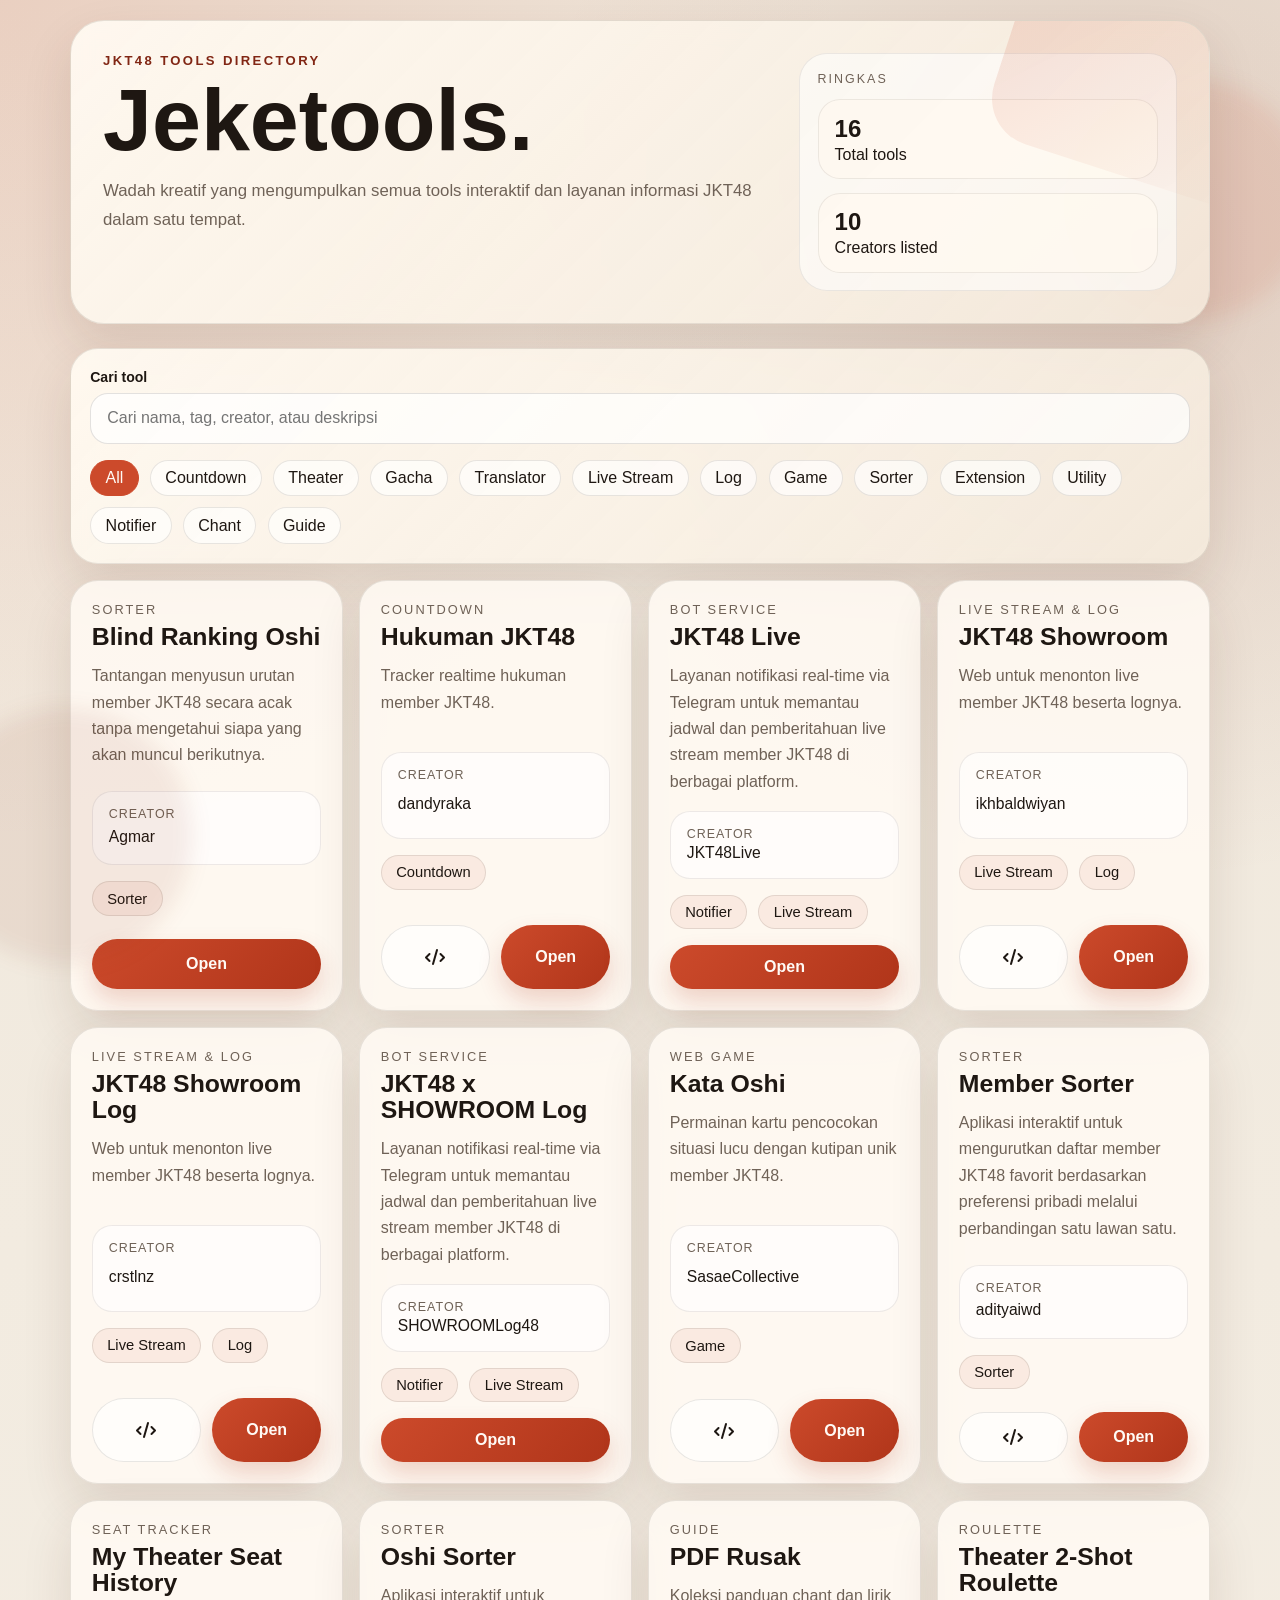
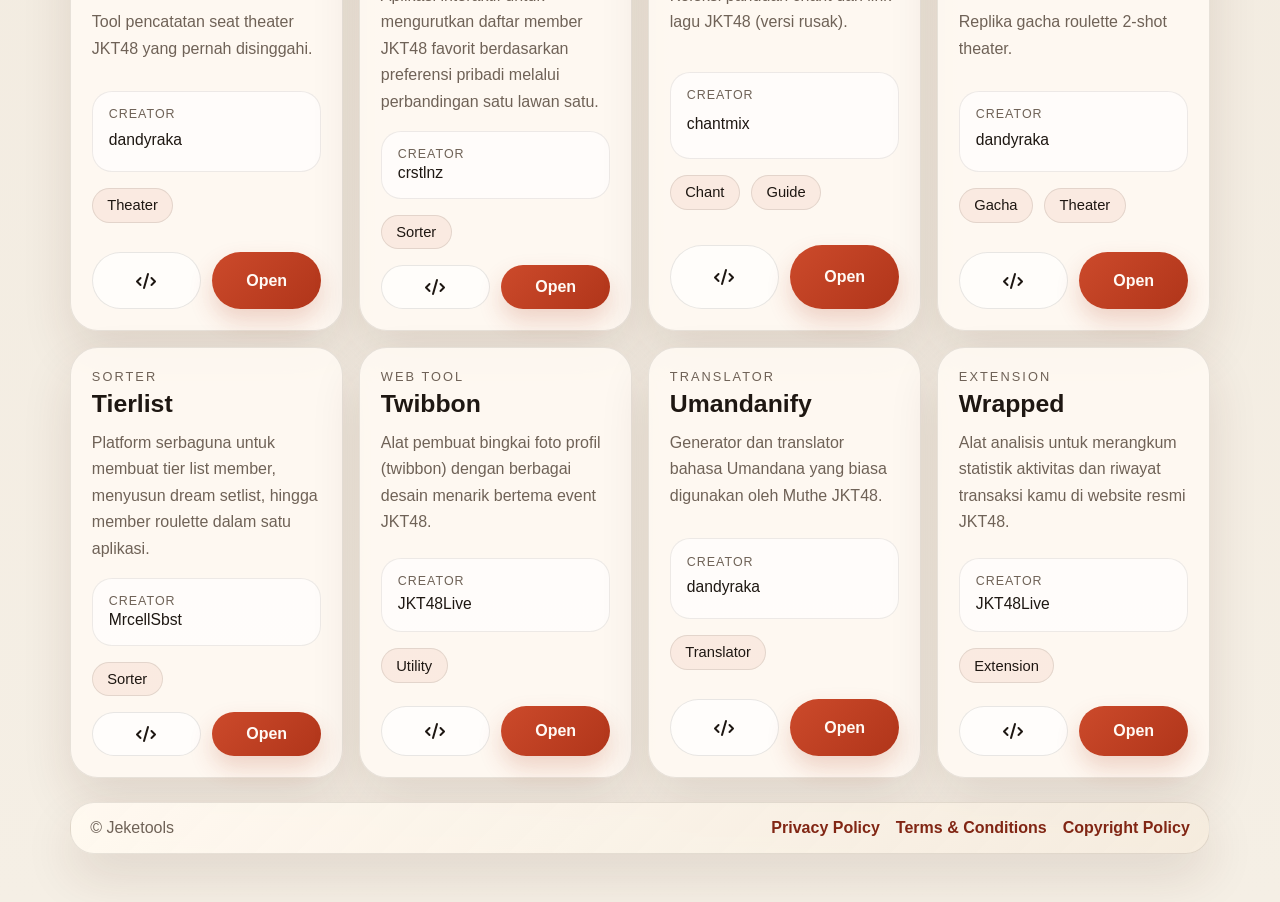
==== index.html @ 26f59a8a "first commit" ====
<!DOCTYPE html>
<html lang="id">
<head>
  <meta charset="UTF-8">
  <meta name="viewport" content="width=device-width, initial-scale=1.0">
  <title>Jeketools - JKT48 Tools Directory</title>
  <meta name="description" content="Direktori tools JKT48.">
  <meta name="keywords" content="JKT48, JKT48 tools, Jeketools, fandom tools, showroom, sorter, twibbon, roulette">
  <meta name="author" content="Jeketools">
  <meta name="robots" content="index, follow">
  <meta name="referrer" content="strict-origin-when-cross-origin">
  <meta name="theme-color" content="#cc4a2b">
  <meta name="application-name" content="Jeketools">
  <meta name="apple-mobile-web-app-title" content="Jeketools">
  <meta name="apple-mobile-web-app-capable" content="yes">
  <meta name="format-detection" content="telephone=no">

  <meta property="og:locale" content="id_ID">
  <meta property="og:type" content="website">
  <meta property="og:title" content="Jeketools - JKT48 Tools Directory">
  <meta property="og:description" content="Direktori tools JKT48.">
  <meta property="og:site_name" content="Jeketools">
  <meta property="og:image" content="./assets/images/jeketools_meta.png">
  <meta property="og:image:alt" content="Jeketools preview image">

  <meta name="twitter:card" content="summary_large_image">
  <meta name="twitter:title" content="Jeketools - JKT48 Tools Directory">
  <meta name="twitter:description" content="Direktori tools JKT48.">
  <meta name="twitter:image" content="./assets/images/jeketools_meta.png">
  <meta name="twitter:image:alt" content="Jeketools preview image">

  <link rel="icon" type="image/png" href="./assets/images/jeketools_logo.png">
  <link rel="apple-touch-icon" href="./assets/images/jeketools_logo.png">
  <link rel="stylesheet" href="https://cdnjs.cloudflare.com/ajax/libs/font-awesome/6.5.1/css/all.min.css" crossorigin="anonymous" referrerpolicy="no-referrer" />
  <link rel="stylesheet" href="./assets/css/styles.css">
</head>
<body>
  <div class="site-shell">
    <header class="hero">
      <div class="hero-copyblock">
        <p class="eyebrow">JKT48 Tools Directory</p>
        <h1>Jeketools.</h1>
        <p class="hero-copy">
          Wadah kreatif yang mengumpulkan semua tools interaktif dan layanan informasi JKT48 dalam satu tempat.
        </p>
      </div>
      <div class="hero-panel">
        <p class="hero-panel-label">Ringkas</p>
        <div class="hero-stats">
          <div class="stat">
            <strong id="tool-count">0</strong>
            <span>Total tools</span>
          </div>
          <div class="stat">
            <strong id="creator-count">0</strong>
            <span>Creators listed</span>
          </div>
        </div>
      </div>
    </header>

    <main>
      <section class="controls" aria-label="Filter tools">
        <label class="search-field">
          <span class="search-label">Cari tool</span>
          <input id="search-input" type="search" placeholder="Cari nama, tag, creator, atau deskripsi">
        </label>
        <div id="filter-bar" class="filter-bar"></div>
      </section>

      <section class="grid-section">
        <div id="tools-grid" class="tools-grid" aria-live="polite"></div>
        <div id="empty-state" class="empty-state" hidden>
          <h2>Tidak ada hasil.</h2>
          <p>Coba ganti kata kunci atau pilih filter lain.</p>
        </div>
      </section>
    </main>

    <footer class="site-footer">
      <p>&copy; Jeketools</p>
      <div class="footer-links">
        <a href="./privacy-policy.html">Privacy Policy</a>
        <a href="./terms-and-conditions.html">Terms &amp; Conditions</a>
        <a href="./copyright-policy.html">Copyright Policy</a>
      </div>
    </footer>
  </div>

  <template id="tool-card-template">
    <article class="tool-card">
      <div class="tool-card-top">
        <p class="tool-type"></p>
        <h2 class="tool-name"></h2>
        <p class="tool-desc"></p>
      </div>
      <dl class="tool-details">
        <div>
          <dt>Creator</dt>
          <dd class="tool-creator"></dd>
        </div>
      </dl>
      <div class="tool-card-meta">
        <div class="tool-tags"></div>
      </div>
      <div class="tool-actions">
        <a class="tool-source" target="_blank" rel="noreferrer"><i class="fa-solid fa-code"></i></a>
        <a class="tool-link">Open</a>
      </div>
    </article>
  </template>

  <script src="./assets/js/app.js" defer></script>
</body>
</html>
---- assets/css/styles.css ----
@font-face {
  font-family: "Uncut Sans";
  src: url("../jkt48showroom/Fonts/UncutSans-Regular.otf") format("opentype");
  font-weight: 400;
}

@font-face {
  font-family: "Uncut Sans";
  src: url("../jkt48showroom/Fonts/UncutSans-Bold.otf") format("opentype");
  font-weight: 700;
}

:root {
  --bg: #f5efe5;
  --bg-strong: #f9f4ec;
  --panel: rgba(255, 250, 243, 0.88);
  --panel-strong: #fff9f0;
  --ink: #1e1712;
  --muted: #6f6257;
  --accent: #cc4a2b;
  --accent-dark: #812614;
  --line: rgba(30, 23, 18, 0.1);
  --shadow: 0 22px 50px rgba(74, 35, 18, 0.12);
}

* {
  box-sizing: border-box;
}

html {
  scroll-behavior: smooth;
}

body {
  margin: 0;
  min-height: 100vh;
  font-family: "Uncut Sans", "Trebuchet MS", sans-serif;
  color: var(--ink);
  background:
    radial-gradient(circle at top left, rgba(204, 74, 43, 0.15), transparent 30%),
    radial-gradient(circle at 90% 10%, rgba(129, 38, 20, 0.14), transparent 25%),
    linear-gradient(180deg, #efe7db 0%, var(--bg) 100%);
}

body::before,
body::after {
  content: "";
  position: fixed;
  inset: auto;
  pointer-events: none;
  border-radius: 999px;
  filter: blur(10px);
}

body::before {
  width: 15rem;
  height: 15rem;
  right: -2rem;
  top: 5rem;
  background: rgba(204, 74, 43, 0.1);
}

body::after {
  width: 16rem;
  height: 16rem;
  left: -4rem;
  bottom: -4rem;
  background: rgba(129, 38, 20, 0.08);
}

.site-shell {
  width: min(1140px, calc(100% - 2rem));
  margin: 0 auto;
  padding: 1.25rem 0 3rem;
}

.hero,
.controls,
.site-footer {
  border: 1px solid var(--line);
  box-shadow: var(--shadow);
  background: linear-gradient(135deg, rgba(255, 249, 240, 0.96), rgba(245, 235, 221, 0.85));
  backdrop-filter: blur(10px);
}

.hero {
  display: grid;
  gap: 1.5rem;
  grid-template-columns: minmax(0, 1.6fr) minmax(280px, 0.9fr);
  padding: 2rem;
  border-radius: 34px;
  position: relative;
  overflow: hidden;
}

.hero::after {
  content: "";
  position: absolute;
  width: 18rem;
  height: 18rem;
  right: -6rem;
  top: -8rem;
  border-radius: 3rem;
  background: linear-gradient(135deg, rgba(204, 74, 43, 0.2), rgba(204, 74, 43, 0));
  transform: rotate(18deg);
}

.eyebrow {
  margin: 0 0 0.75rem;
  color: var(--accent-dark);
  font-size: 0.82rem;
  font-weight: 700;
  letter-spacing: 0.18em;
  text-transform: uppercase;
}

.hero h1 {
  margin: 0;
  max-width: 11ch;
  font-size: clamp(2.8rem, 7vw, 5.5rem);
  line-height: 0.92;
}

.hero-copy {
  max-width: 42rem;
  margin: 1rem 0 0;
  color: var(--muted);
  font-size: 1.05rem;
  line-height: 1.7;
}

.hero-panel {
  align-self: end;
  padding: 1.1rem;
  border-radius: 28px;
  background: rgba(255, 255, 255, 0.56);
  border: 1px solid rgba(30, 23, 18, 0.08);
}

.hero-panel-label,
.result-copy,
.tool-type,
.tool-copyright,
.tool-details dt {
  margin: 0;
  color: var(--muted);
}

.hero-panel-label {
  text-transform: uppercase;
  letter-spacing: 0.16em;
  font-size: 0.78rem;
}

.hero-stats {
  display: grid;
  gap: 0.85rem;
  margin-top: 0.85rem;
}

.stat {
  display: grid;
  gap: 0.2rem;
  padding: 0.9rem 1rem;
  background: rgba(255, 249, 240, 0.78);
  border: 1px solid rgba(30, 23, 18, 0.08);
  border-radius: 22px;
}

.stat strong {
  font-size: 1.5rem;
}

.controls {
  display: grid;
  gap: 1rem;
  margin-top: 1.5rem;
  padding: 1.2rem;
  border-radius: 28px;
}

.search-field {
  display: grid;
  gap: 0.55rem;
}

.search-label {
  font-size: 0.88rem;
  font-weight: 700;
}

.search-field input {
  width: 100%;
  border: 1px solid rgba(30, 23, 18, 0.12);
  border-radius: 18px;
  padding: 0.95rem 1rem;
  font: inherit;
  color: var(--ink);
  background: rgba(255, 255, 255, 0.72);
}

.search-field input:focus {
  outline: 2px solid rgba(204, 74, 43, 0.24);
  border-color: rgba(204, 74, 43, 0.32);
}

.filter-bar,
.tool-tags {
  display: flex;
  flex-wrap: wrap;
  gap: 0.7rem;
}

.tool-actions {
  display: grid;
  grid-template-columns: 1fr 1fr;
  gap: 0.7rem;
  align-items: stretch;
}

.filter-chip,
.tool-tag {
  display: inline-flex;
  align-items: center;
  justify-content: center;
  border-radius: 999px;
  border: 1px solid var(--line);
  background: rgba(255, 255, 255, 0.65);
  padding: 0.52rem 0.9rem;
  font-size: 0.92rem;
}

.filter-chip {
  cursor: pointer;
  font: inherit;
  color: inherit;
  transition: transform 180ms ease, border-color 180ms ease, background-color 180ms ease;
}

.filter-chip:hover,
.filter-chip:focus-visible,
.tool-link:hover,
.tool-link:focus-visible,
.tool-source:hover,
.tool-source:focus-visible {
  transform: translateY(-1px);
}

.filter-chip.is-active {
  background: var(--accent);
  color: #fffaf5;
  border-color: var(--accent);
}

.list-meta {
  margin-top: 1rem;
  padding: 0 0.2rem;
}

.result-copy {
  font-size: 0.95rem;
}

.grid-section {
  margin-top: 1rem;
}

.tools-grid {
  display: grid;
  gap: 1rem;
  grid-template-columns: repeat(auto-fit, minmax(260px, 1fr));
}

.tool-card,
.empty-state {
  border-radius: 28px;
  border: 1px solid var(--line);
  background: var(--panel);
  box-shadow: var(--shadow);
}

.tool-card {
  display: grid;
  gap: 1rem;
  padding: 1.3rem;
  min-height: 100%;
  opacity: 1;
  transform: none;
  animation: rise-in 480ms ease both;
}

.tool-type {
  font-size: 0.8rem;
  letter-spacing: 0.16em;
  text-transform: uppercase;
}

.tool-name {
  margin: 0.45rem 0 0;
  font-size: 1.55rem;
  line-height: 1.05;
}

.tool-desc {
  margin: 0.8rem 0 0;
  color: var(--muted);
  line-height: 1.65;
}

.tool-details {
  display: grid;
  gap: 0.85rem;
  margin: 0;
  padding: 0.95rem 1rem;
  background: rgba(255, 255, 255, 0.56);
  border: 1px solid rgba(30, 23, 18, 0.08);
  border-radius: 20px;
}

.tool-details div {
  display: grid;
  gap: 0.2rem;
}

.tool-details dt {
  font-size: 0.78rem;
  letter-spacing: 0.08em;
  text-transform: uppercase;
}

.tool-details dd {
  margin: 0;
  font-size: 0.98rem;
}

.tool-tag {
  background: rgba(204, 74, 43, 0.08);
}

.tool-actions a {
  display: inline-flex;
  align-items: center;
  justify-content: center;
  width: 100%;
  text-decoration: none;
  font-weight: 700;
  border-radius: 999px;
  padding: 0.82rem 1.05rem;
  transition: transform 180ms ease, box-shadow 180ms ease;
}

.tool-link {
  color: #fffaf5;
  background: linear-gradient(135deg, var(--accent), #b0351a);
  box-shadow: 0 12px 24px rgba(176, 53, 26, 0.2);
}

.tool-source {
  color: var(--ink);
  border: 1px solid rgba(30, 23, 18, 0.1);
  background: rgba(255, 255, 255, 0.72);
}

.empty-state {
  padding: 2rem;
  text-align: center;
}

.empty-state h2 {
  margin: 0;
}

.empty-state p {
  margin: 0.65rem 0 0;
  color: var(--muted);
}

.site-footer {
  display: flex;
  justify-content: space-between;
  align-items: center;
  gap: 1rem;
  flex-wrap: wrap;
  margin-top: 1.5rem;
  padding: 1rem 1.2rem;
  border-radius: 24px;
}

.site-footer p {
  margin: 0;
  color: var(--muted);
}

.footer-links {
  display: flex;
  flex-wrap: wrap;
  gap: 1rem;
}

.footer-links a {
  color: var(--accent-dark);
  text-decoration: none;
  font-weight: 700;
}

@keyframes rise-in {
  from {
    opacity: 0;
    transform: translateY(16px);
  }
  to {
    opacity: 1;
    transform: translateY(0);
  }
}

@media (max-width: 760px) {
  .site-shell {
    width: min(100% - 1rem, 1140px);
  }

  .hero {
    grid-template-columns: 1fr;
    padding: 1.4rem;
    border-radius: 26px;
  }

  .hero h1 {
    max-width: 100%;
  }

  .tool-actions {
    grid-template-columns: 1fr;
  }

  .controls,
  .site-footer {
    border-radius: 22px;
  }

  .tool-card,
  .empty-state {
    border-radius: 24px;
  }
}
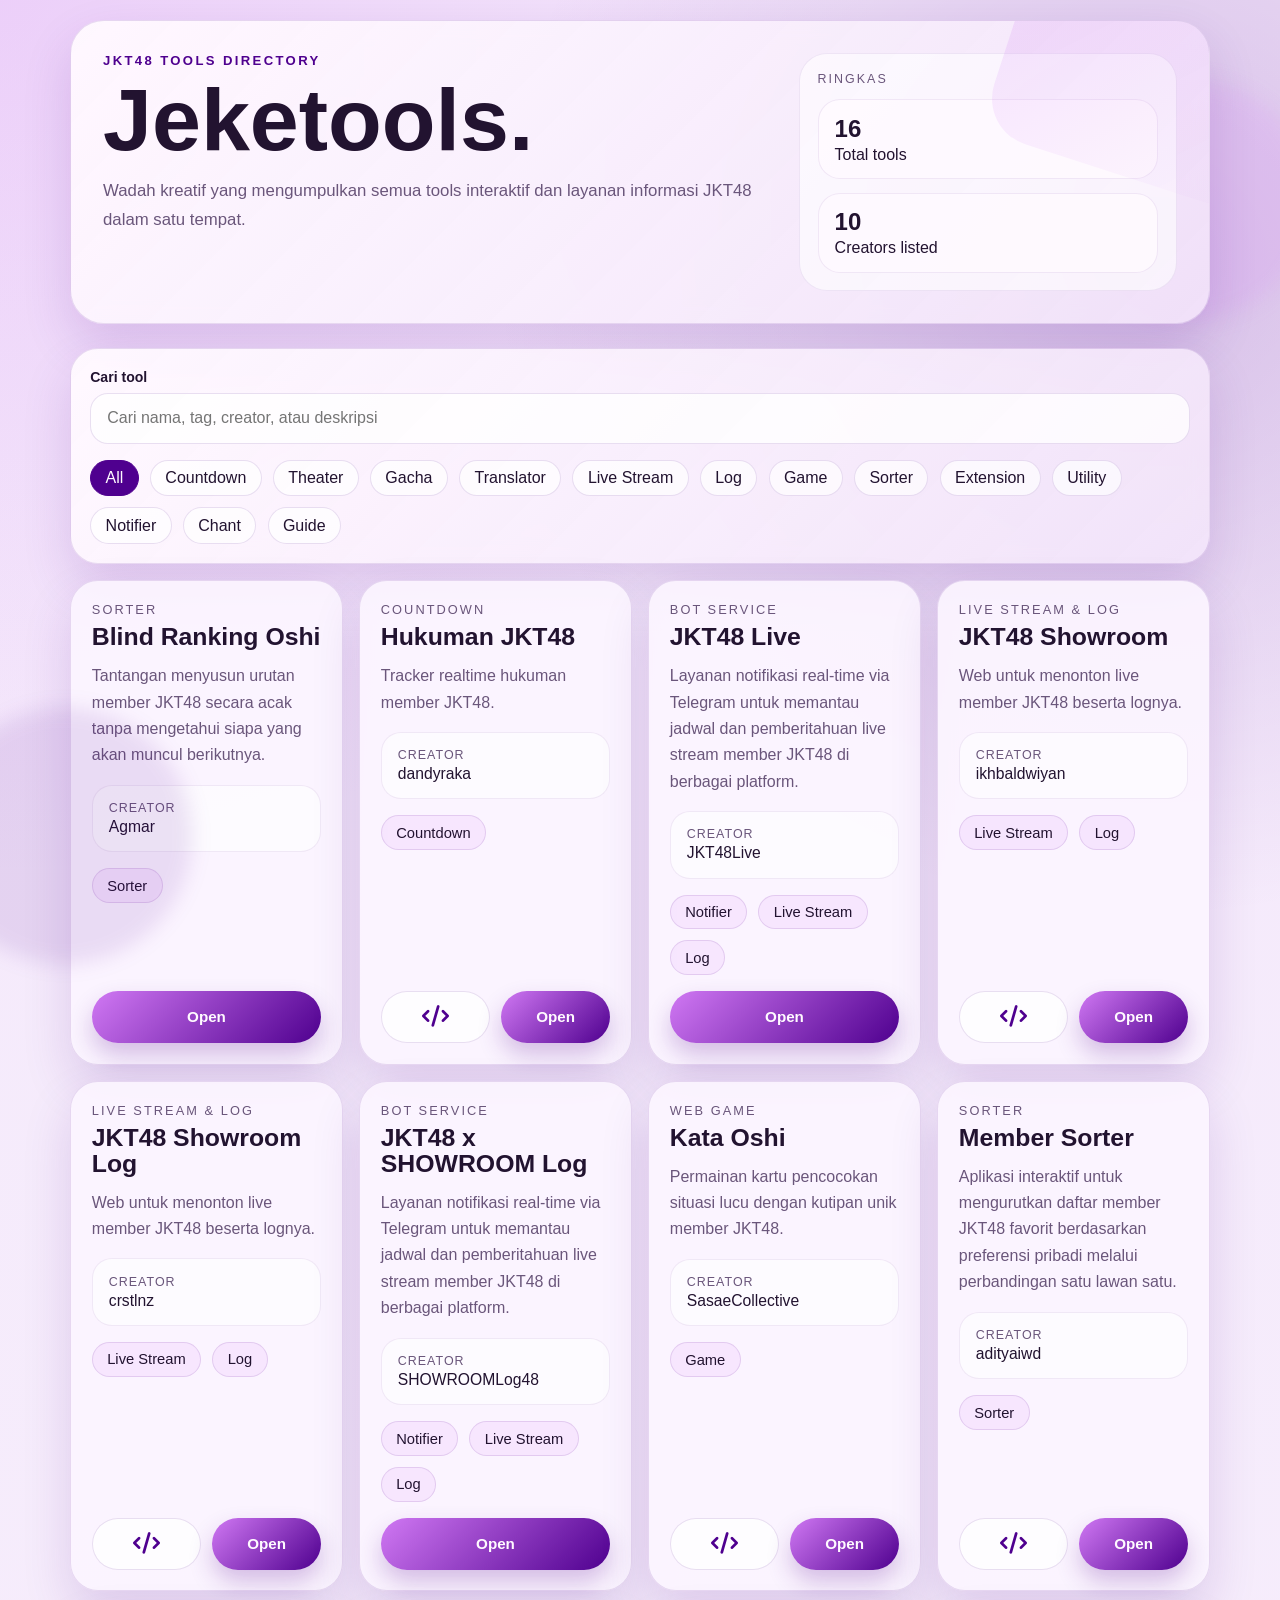
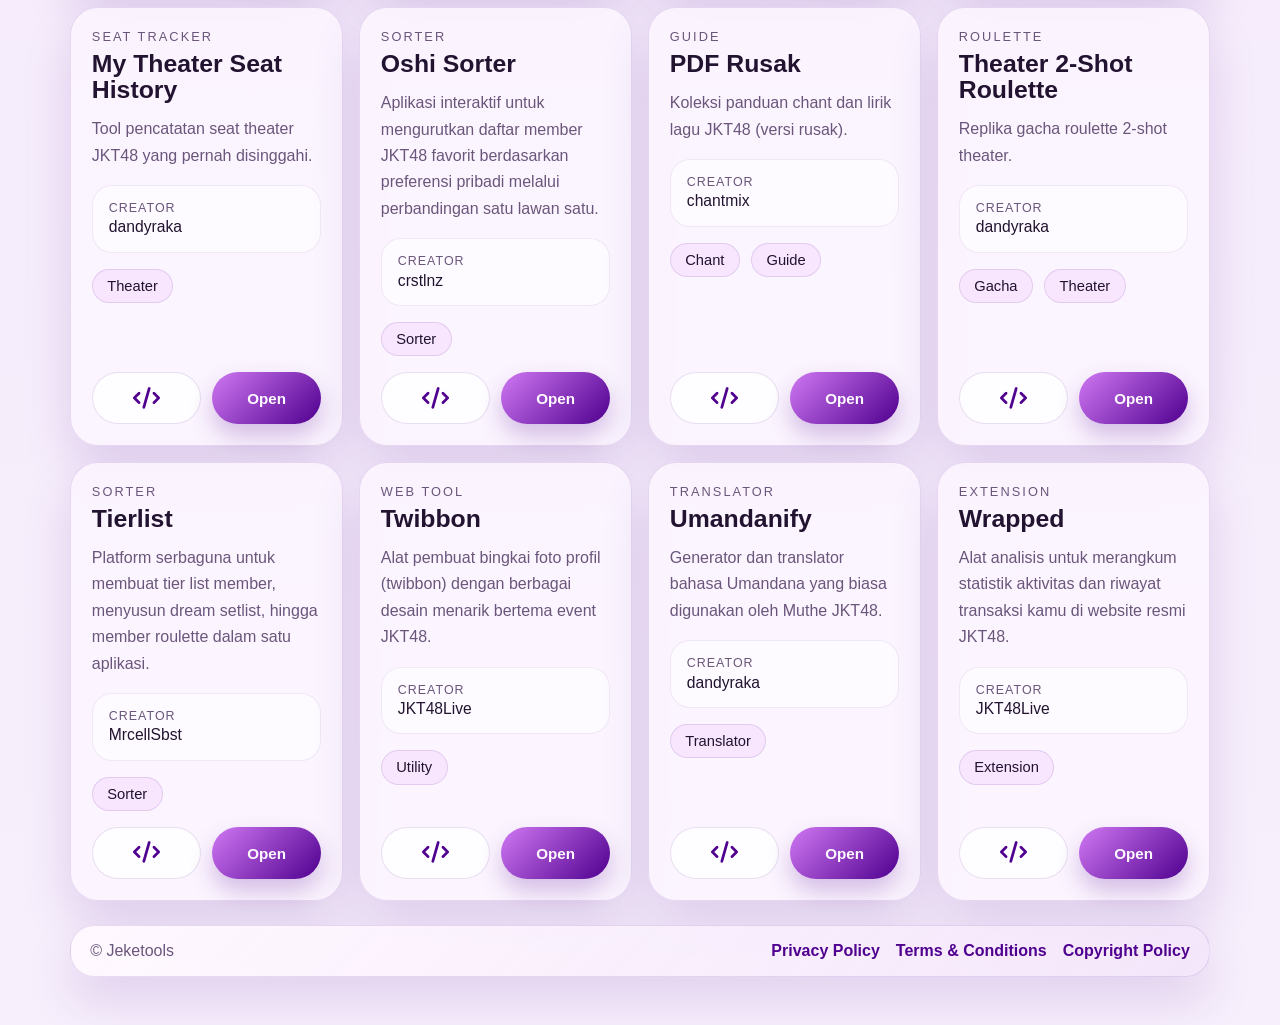
==== commit 95630162: "feat(meta): use absolute image URLs for social media - Updated og:image URL to be absolute - Updated" ====
--- a/index.html
+++ b/index.html
@@ -20,13 +20,13 @@
   <meta property="og:title" content="Jeketools - JKT48 Tools Directory">
   <meta property="og:description" content="Direktori tools JKT48.">
   <meta property="og:site_name" content="Jeketools">
-  <meta property="og:image" content="./assets/images/jeketools_meta.png">
+  <meta property="og:image" content="https://jkt48.gemes.in/assets/images/jeketools_meta.png">
   <meta property="og:image:alt" content="Jeketools preview image">
 
   <meta name="twitter:card" content="summary_large_image">
   <meta name="twitter:title" content="Jeketools - JKT48 Tools Directory">
   <meta name="twitter:description" content="Direktori tools JKT48.">
-  <meta name="twitter:image" content="./assets/images/jeketools_meta.png">
+  <meta name="twitter:image" content="https://jkt48.gemes.in/assets/images/jeketools_meta.png">
   <meta name="twitter:image:alt" content="Jeketools preview image">
 
   <link rel="icon" type="image/png" href="./assets/images/jeketools_logo.png">
--- a/assets/css/styles.css
+++ b/assets/css/styles.css
@@ -11,16 +11,16 @@
 }
 
 :root {
-  --bg: #f5efe5;
-  --bg-strong: #f9f4ec;
-  --panel: rgba(255, 250, 243, 0.88);
-  --panel-strong: #fff9f0;
-  --ink: #1e1712;
-  --muted: #6f6257;
-  --accent: #cc4a2b;
-  --accent-dark: #812614;
-  --line: rgba(30, 23, 18, 0.1);
-  --shadow: 0 22px 50px rgba(74, 35, 18, 0.12);
+  --bg: #f7effc;
+  --bg-strong: #fbf5ff;
+  --panel: rgba(252, 246, 255, 0.9);
+  --panel-strong: rgba(255, 250, 255, 0.96);
+  --ink: #221330;
+  --muted: #6a567b;
+  --accent: #d078f3;
+  --accent-dark: #4f008f;
+  --line: rgba(79, 0, 143, 0.12);
+  --shadow: 0 22px 50px rgba(79, 0, 143, 0.14);
 }
 
 * {
@@ -37,9 +37,9 @@
   font-family: "Uncut Sans", "Trebuchet MS", sans-serif;
   color: var(--ink);
   background:
-    radial-gradient(circle at top left, rgba(204, 74, 43, 0.15), transparent 30%),
-    radial-gradient(circle at 90% 10%, rgba(129, 38, 20, 0.14), transparent 25%),
-    linear-gradient(180deg, #efe7db 0%, var(--bg) 100%);
+    radial-gradient(circle at top left, rgba(208, 120, 243, 0.22), transparent 30%),
+    radial-gradient(circle at 90% 10%, rgba(79, 0, 143, 0.18), transparent 25%),
+    linear-gradient(180deg, #f4e8fb 0%, var(--bg) 100%);
 }
 
 body::before,
@@ -57,7 +57,7 @@
   height: 15rem;
   right: -2rem;
   top: 5rem;
-  background: rgba(204, 74, 43, 0.1);
+  background: rgba(208, 120, 243, 0.14);
 }
 
 body::after {
@@ -65,7 +65,7 @@
   height: 16rem;
   left: -4rem;
   bottom: -4rem;
-  background: rgba(129, 38, 20, 0.08);
+  background: rgba(79, 0, 143, 0.1);
 }
 
 .site-shell {
@@ -79,7 +79,7 @@
 .site-footer {
   border: 1px solid var(--line);
   box-shadow: var(--shadow);
-  background: linear-gradient(135deg, rgba(255, 249, 240, 0.96), rgba(245, 235, 221, 0.85));
+  background: linear-gradient(135deg, rgba(255, 249, 255, 0.96), rgba(243, 229, 250, 0.88));
   backdrop-filter: blur(10px);
 }
 
@@ -101,7 +101,7 @@
   right: -6rem;
   top: -8rem;
   border-radius: 3rem;
-  background: linear-gradient(135deg, rgba(204, 74, 43, 0.2), rgba(204, 74, 43, 0));
+  background: linear-gradient(135deg, rgba(208, 120, 243, 0.24), rgba(208, 120, 243, 0));
   transform: rotate(18deg);
 }
 
@@ -133,8 +133,8 @@
   align-self: end;
   padding: 1.1rem;
   border-radius: 28px;
-  background: rgba(255, 255, 255, 0.56);
-  border: 1px solid rgba(30, 23, 18, 0.08);
+  background: rgba(255, 255, 255, 0.58);
+  border: 1px solid rgba(79, 0, 143, 0.08);
 }
 
 .hero-panel-label,
@@ -162,8 +162,8 @@
   display: grid;
   gap: 0.2rem;
   padding: 0.9rem 1rem;
-  background: rgba(255, 249, 240, 0.78);
-  border: 1px solid rgba(30, 23, 18, 0.08);
+  background: rgba(255, 250, 255, 0.78);
+  border: 1px solid rgba(79, 0, 143, 0.08);
   border-radius: 22px;
 }
 
@@ -191,17 +191,17 @@
 
 .search-field input {
   width: 100%;
-  border: 1px solid rgba(30, 23, 18, 0.12);
+  border: 1px solid rgba(79, 0, 143, 0.12);
   border-radius: 18px;
   padding: 0.95rem 1rem;
   font: inherit;
   color: var(--ink);
-  background: rgba(255, 255, 255, 0.72);
+  background: rgba(255, 255, 255, 0.78);
 }
 
 .search-field input:focus {
-  outline: 2px solid rgba(204, 74, 43, 0.24);
-  border-color: rgba(204, 74, 43, 0.32);
+  outline: 2px solid rgba(208, 120, 243, 0.24);
+  border-color: rgba(79, 0, 143, 0.3);
 }
 
 .filter-bar,
@@ -216,6 +216,7 @@
   grid-template-columns: 1fr 1fr;
   gap: 0.7rem;
   align-items: stretch;
+  margin-top: auto;
 }
 
 .filter-chip,
@@ -225,7 +226,7 @@
   justify-content: center;
   border-radius: 999px;
   border: 1px solid var(--line);
-  background: rgba(255, 255, 255, 0.65);
+  background: rgba(255, 255, 255, 0.7);
   padding: 0.52rem 0.9rem;
   font-size: 0.92rem;
 }
@@ -247,9 +248,9 @@
 }
 
 .filter-chip.is-active {
-  background: var(--accent);
-  color: #fffaf5;
-  border-color: var(--accent);
+  background: var(--accent-dark);
+  color: #fffaff;
+  border-color: var(--accent-dark);
 }
 
 .list-meta {
@@ -280,7 +281,8 @@
 }
 
 .tool-card {
-  display: grid;
+  display: flex;
+  flex-direction: column;
   gap: 1rem;
   padding: 1.3rem;
   min-height: 100%;
@@ -289,6 +291,15 @@
   animation: rise-in 480ms ease both;
 }
 
+.tool-card-top {
+  display: grid;
+  gap: 0;
+}
+
+.tool-card-meta {
+  margin-top: 0;
+}
+
 .tool-type {
   font-size: 0.8rem;
   letter-spacing: 0.16em;
@@ -312,8 +323,8 @@
   gap: 0.85rem;
   margin: 0;
   padding: 0.95rem 1rem;
-  background: rgba(255, 255, 255, 0.56);
-  border: 1px solid rgba(30, 23, 18, 0.08);
+  background: rgba(255, 255, 255, 0.58);
+  border: 1px solid rgba(79, 0, 143, 0.08);
   border-radius: 20px;
 }
 
@@ -334,7 +345,7 @@
 }
 
 .tool-tag {
-  background: rgba(204, 74, 43, 0.08);
+  background: rgba(208, 120, 243, 0.12);
 }
 
 .tool-actions a {
@@ -342,23 +353,31 @@
   align-items: center;
   justify-content: center;
   width: 100%;
+  min-height: 3.25rem;
+  padding: 0 1rem;
   text-decoration: none;
   font-weight: 700;
+  font-size: 0.95rem;
+  line-height: 1;
   border-radius: 999px;
-  padding: 0.82rem 1.05rem;
   transition: transform 180ms ease, box-shadow 180ms ease;
 }
 
 .tool-link {
-  color: #fffaf5;
-  background: linear-gradient(135deg, var(--accent), #b0351a);
-  box-shadow: 0 12px 24px rgba(176, 53, 26, 0.2);
+  color: #fffaff;
+  background: linear-gradient(135deg, var(--accent), var(--accent-dark));
+  box-shadow: 0 12px 24px rgba(79, 0, 143, 0.24);
 }
 
 .tool-source {
-  color: var(--ink);
-  border: 1px solid rgba(30, 23, 18, 0.1);
-  background: rgba(255, 255, 255, 0.72);
+  color: var(--accent-dark);
+  border: 1px solid rgba(79, 0, 143, 0.12);
+  background: rgba(255, 255, 255, 0.76);
+}
+
+.tool-source i {
+  font-size: 1.35rem;
+  line-height: 1;
 }
 
 .empty-state {
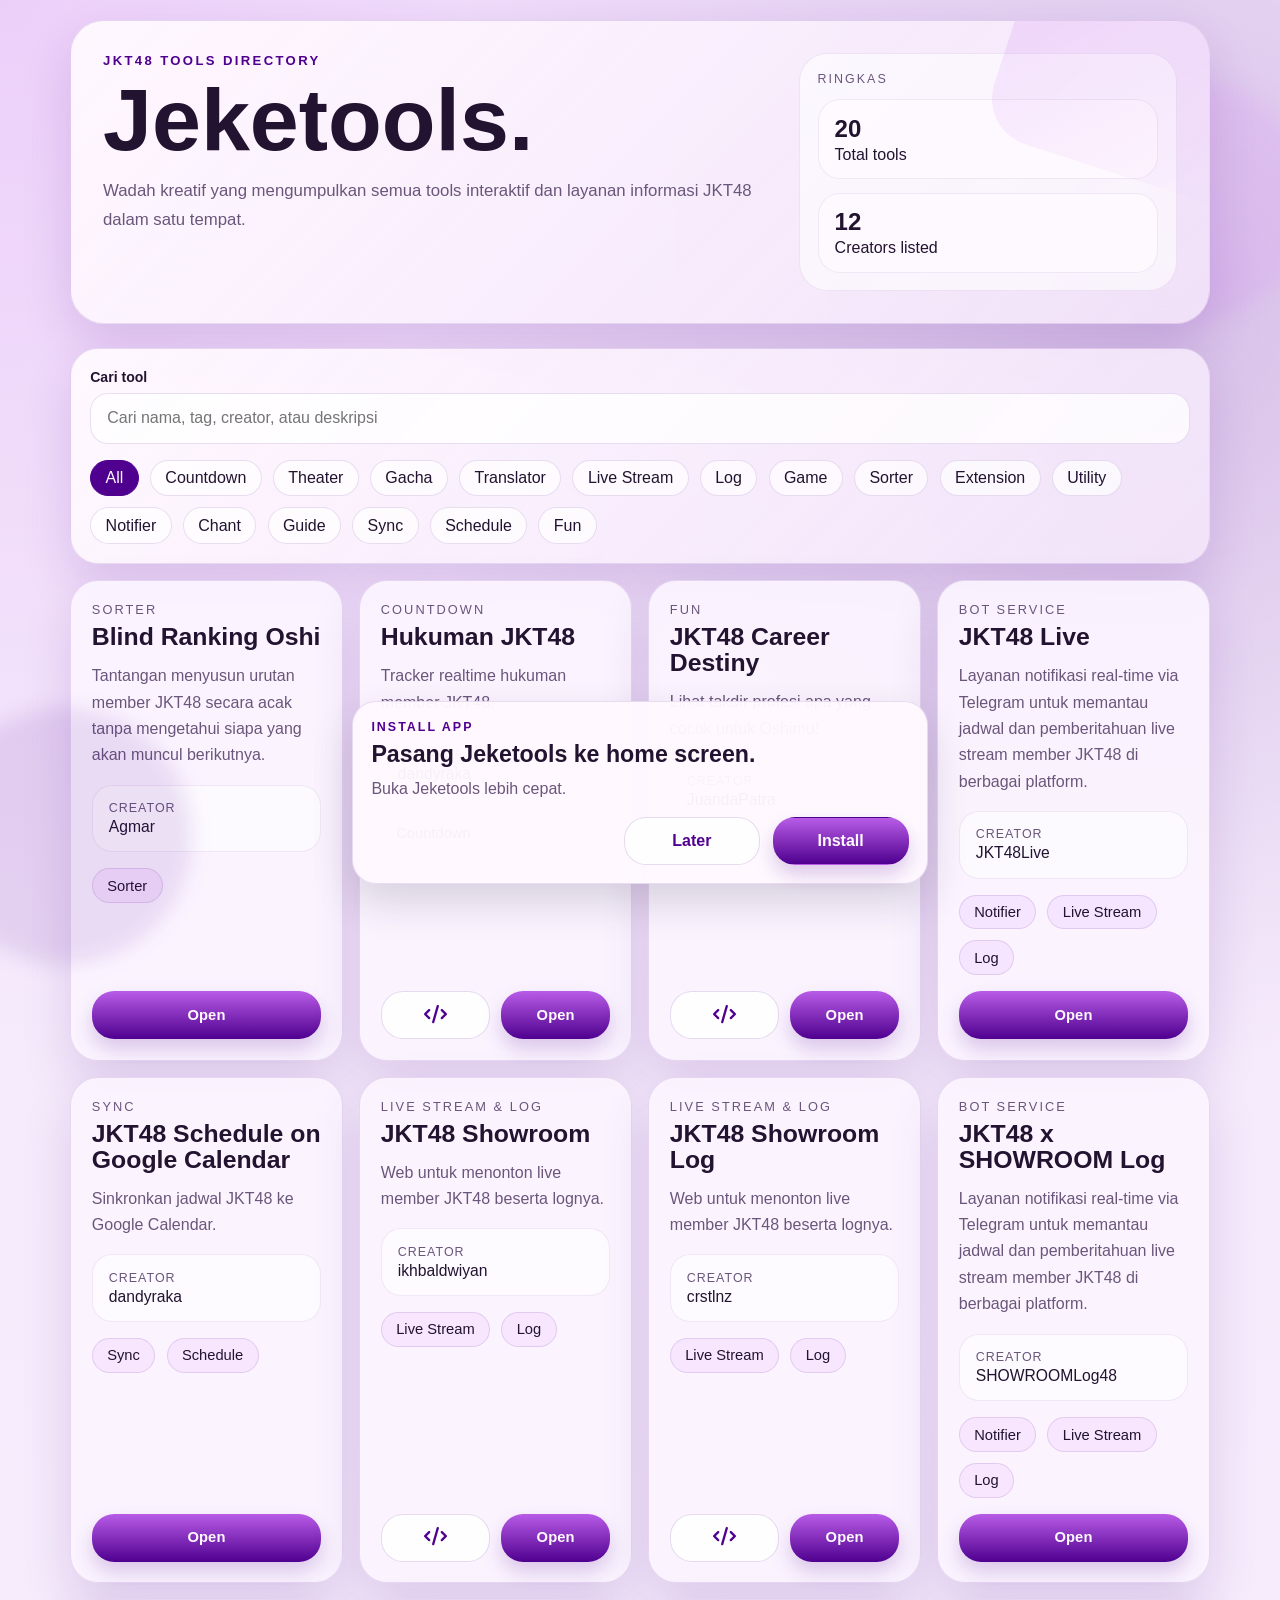
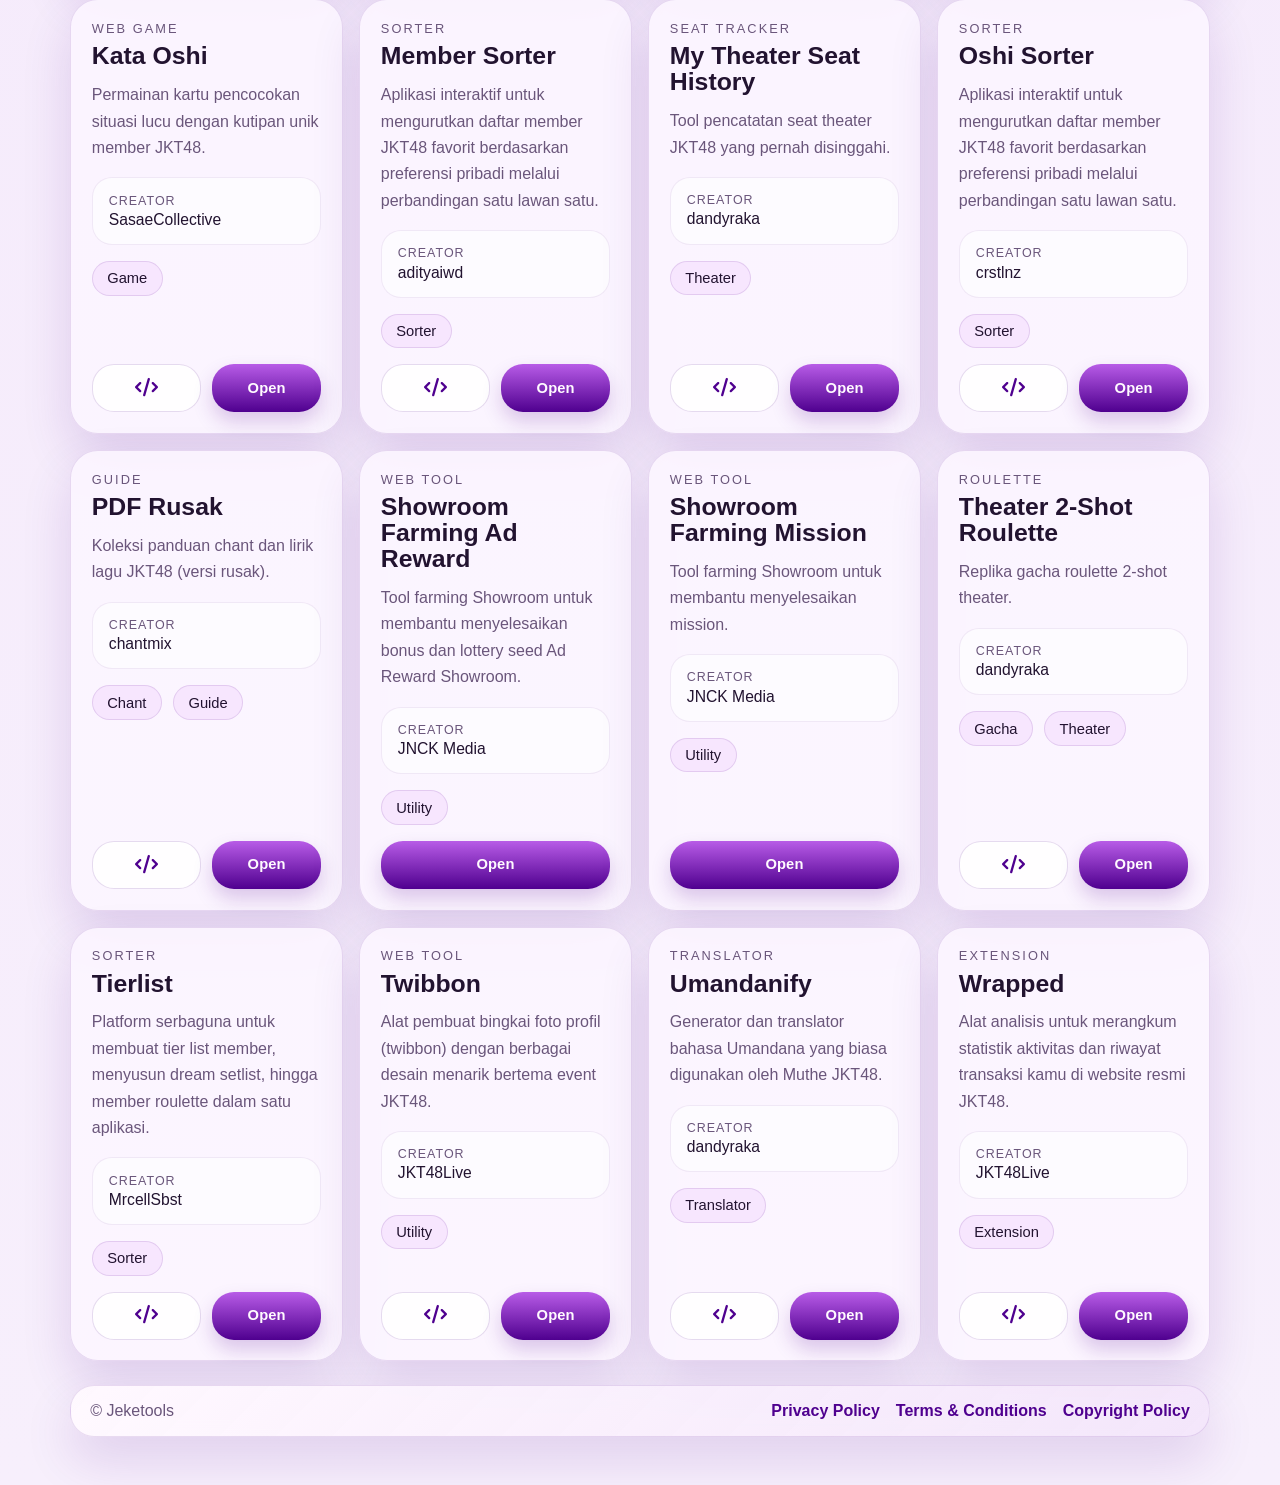
==== commit d1e3d43e: "feat: implement PWA install prompt and SW - Add install modal and logic - Integrate PWA manifest - S" ====
--- a/index.html
+++ b/index.html
@@ -13,6 +13,7 @@
   <meta name="application-name" content="Jeketools">
   <meta name="apple-mobile-web-app-title" content="Jeketools">
   <meta name="apple-mobile-web-app-capable" content="yes">
+  <meta name="apple-mobile-web-app-status-bar-style" content="default">
   <meta name="format-detection" content="telephone=no">
 
   <meta property="og:locale" content="id_ID">
@@ -31,6 +32,7 @@
 
   <link rel="icon" type="image/png" href="./assets/images/jeketools_logo.png">
   <link rel="apple-touch-icon" href="./assets/images/jeketools_logo.png">
+  <link rel="manifest" href="./manifest.webmanifest">
   <link rel="stylesheet" href="https://cdnjs.cloudflare.com/ajax/libs/font-awesome/6.5.1/css/all.min.css" crossorigin="anonymous" referrerpolicy="no-referrer" />
   <link rel="stylesheet" href="./assets/css/styles.css">
 </head>
@@ -110,6 +112,20 @@
     </article>
   </template>
 
+  <div id="install-modal" class="install-modal" hidden>
+    <section class="install-dialog" role="dialog" aria-labelledby="install-title">
+      <p class="install-eyebrow">Install App</p>
+      <h2 id="install-title">Pasang Jeketools ke home screen.</h2>
+      <p id="install-copy" class="install-copy">
+        Buka Jeketools lebih cepat.
+      </p>
+      <div class="install-actions">
+        <button id="install-later" class="install-button install-button-secondary" type="button">Later</button>
+        <button id="install-app" class="install-button install-button-primary" type="button">Install</button>
+      </div>
+    </section>
+  </div>
+
   <script src="./assets/js/app.js" defer></script>
 </body>
 </html>
--- a/assets/css/styles.css
+++ b/assets/css/styles.css
@@ -353,30 +353,32 @@
   align-items: center;
   justify-content: center;
   width: 100%;
-  min-height: 3.25rem;
-  padding: 0 1rem;
+  min-height: 3rem;
+  padding: 0 1.1rem;
   text-decoration: none;
   font-weight: 700;
-  font-size: 0.95rem;
+  font-size: 0.92rem;
   line-height: 1;
-  border-radius: 999px;
-  transition: transform 180ms ease, box-shadow 180ms ease;
+  letter-spacing: 0.01em;
+  border-radius: 22px;
+  transition: transform 180ms ease, box-shadow 180ms ease, border-color 180ms ease, background-color 180ms ease;
 }
 
 .tool-link {
   color: #fffaff;
-  background: linear-gradient(135deg, var(--accent), var(--accent-dark));
-  box-shadow: 0 12px 24px rgba(79, 0, 143, 0.24);
+  background: linear-gradient(180deg, #b85ce7 0%, var(--accent-dark) 100%);
+  box-shadow: 0 10px 20px rgba(79, 0, 143, 0.2);
 }
 
 .tool-source {
   color: var(--accent-dark);
-  border: 1px solid rgba(79, 0, 143, 0.12);
-  background: rgba(255, 255, 255, 0.76);
+  border: 1px solid rgba(79, 0, 143, 0.14);
+  background: rgba(255, 255, 255, 0.88);
+  box-shadow: inset 0 1px 0 rgba(255, 255, 255, 0.7);
 }
 
 .tool-source i {
-  font-size: 1.35rem;
+  font-size: 1.15rem;
   line-height: 1;
 }
 
@@ -410,6 +412,91 @@
   color: var(--muted);
 }
 
+.install-modal[hidden] {
+  display: none;
+}
+
+.install-modal {
+  position: fixed;
+  left: 0;
+  right: 0;
+  bottom: 0;
+  z-index: 30;
+  display: grid;
+  justify-items: center;
+  padding: 0 1rem 1rem;
+  pointer-events: none;
+}
+
+.install-dialog {
+  position: relative;
+  width: min(100%, 36rem);
+  padding: 1.1rem 1.15rem;
+  border: 1px solid var(--line);
+  border-radius: 24px;
+  background: rgba(255, 249, 255, 0.96);
+  box-shadow: 0 18px 40px rgba(34, 19, 48, 0.16);
+  animation: rise-in 220ms ease both;
+  pointer-events: auto;
+}
+
+.install-eyebrow {
+  margin: 0;
+  color: var(--accent-dark);
+  font-size: 0.78rem;
+  font-weight: 700;
+  letter-spacing: 0.16em;
+  text-transform: uppercase;
+}
+
+.install-dialog h2 {
+  margin: 0.45rem 0 0;
+  font-size: clamp(1.1rem, 3vw, 1.45rem);
+  line-height: 1.15;
+}
+
+.install-copy {
+  margin: 0.55rem 0 0;
+  color: var(--muted);
+  line-height: 1.55;
+}
+
+.install-actions {
+  display: flex;
+  justify-content: flex-end;
+  flex-wrap: wrap;
+  gap: 0.8rem;
+  margin-top: 1rem;
+}
+
+.install-button {
+  min-height: 3rem;
+  min-width: 8.5rem;
+  border: 1px solid transparent;
+  border-radius: 22px;
+  font: inherit;
+  font-weight: 700;
+  cursor: pointer;
+  transition: transform 180ms ease, box-shadow 180ms ease, border-color 180ms ease, background-color 180ms ease;
+}
+
+.install-button:hover,
+.install-button:focus-visible {
+  transform: translateY(-1px);
+}
+
+.install-button-primary {
+  color: #fffaff;
+  background: linear-gradient(180deg, #b85ce7 0%, var(--accent-dark) 100%);
+  box-shadow: 0 10px 20px rgba(79, 0, 143, 0.2);
+}
+
+.install-button-secondary {
+  color: var(--accent-dark);
+  border-color: rgba(79, 0, 143, 0.14);
+  background: rgba(255, 255, 255, 0.88);
+}
+
 .footer-links {
   display: flex;
   flex-wrap: wrap;
@@ -452,11 +539,19 @@
     grid-template-columns: 1fr;
   }
 
+  .install-actions {
+    justify-content: stretch;
+  }
+
   .controls,
   .site-footer {
     border-radius: 22px;
   }
 
+  .install-button {
+    width: 100%;
+  }
+
   .tool-card,
   .empty-state {
     border-radius: 24px;
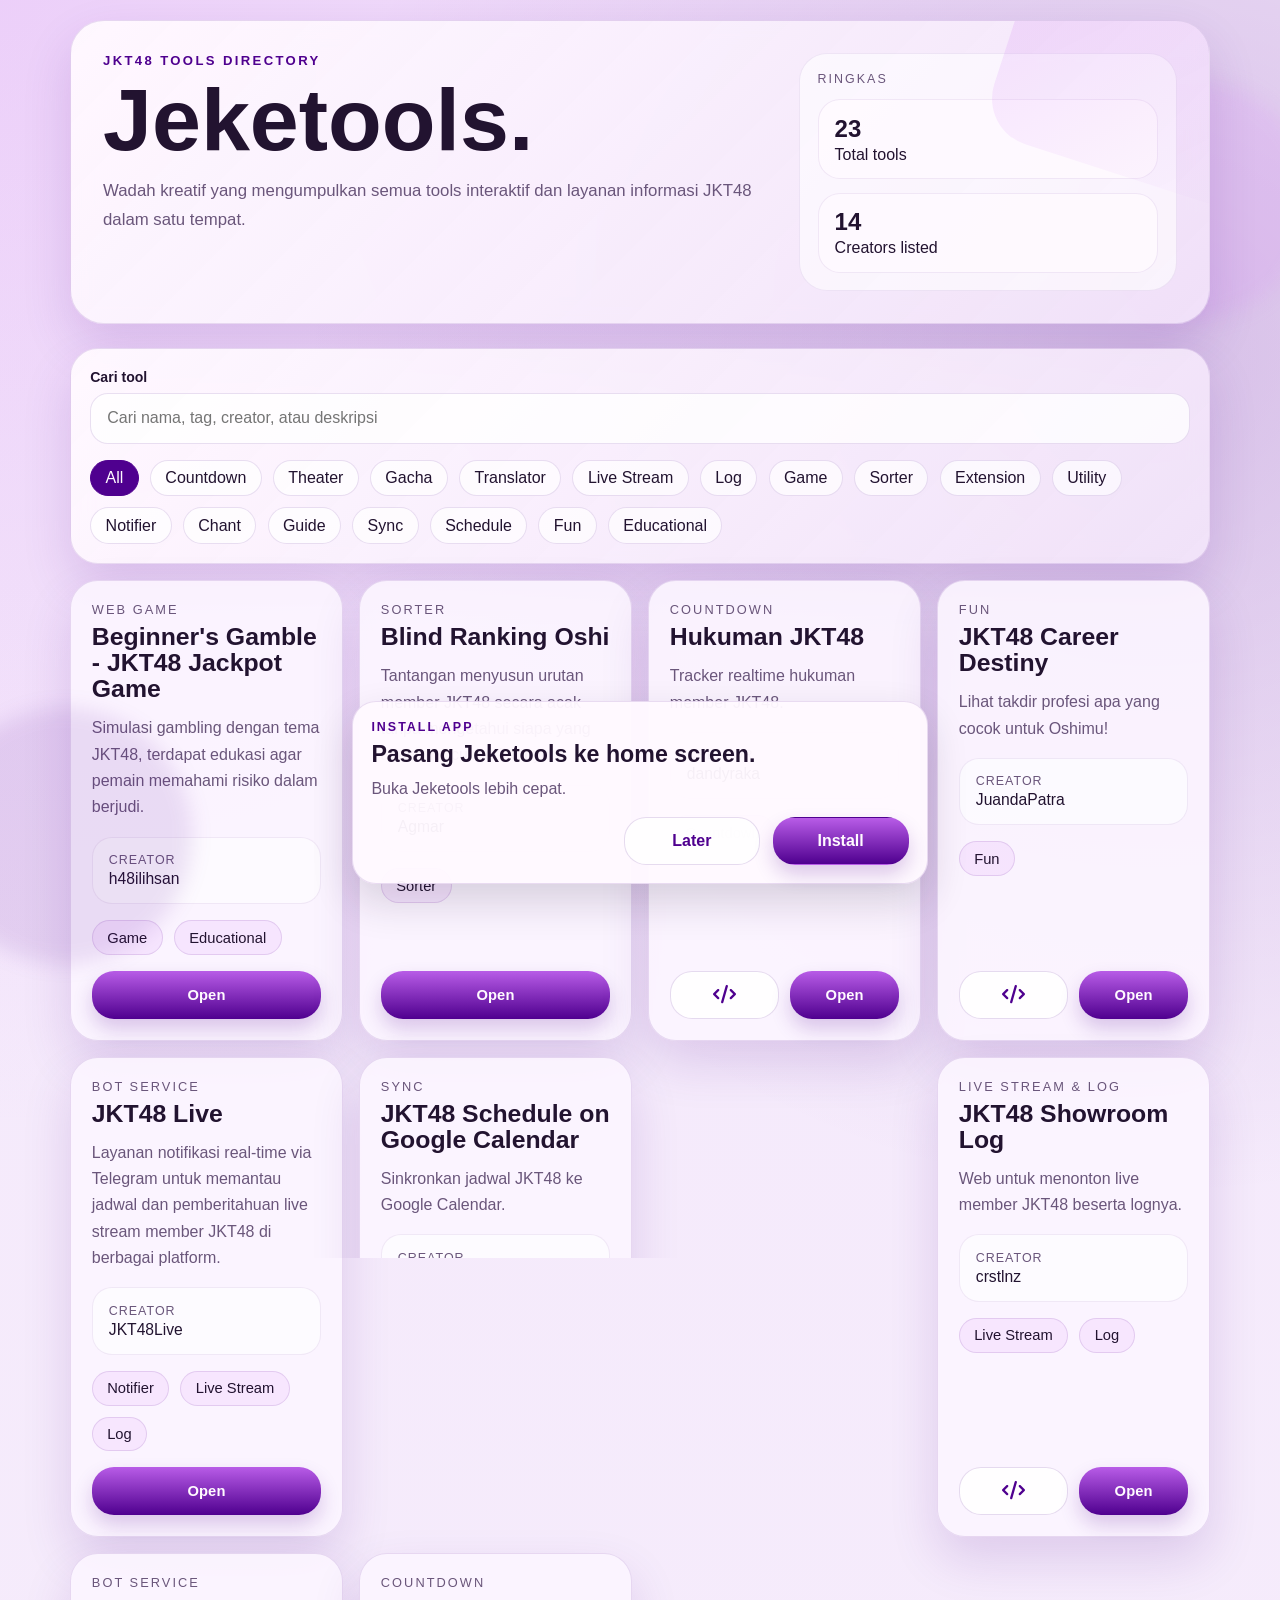
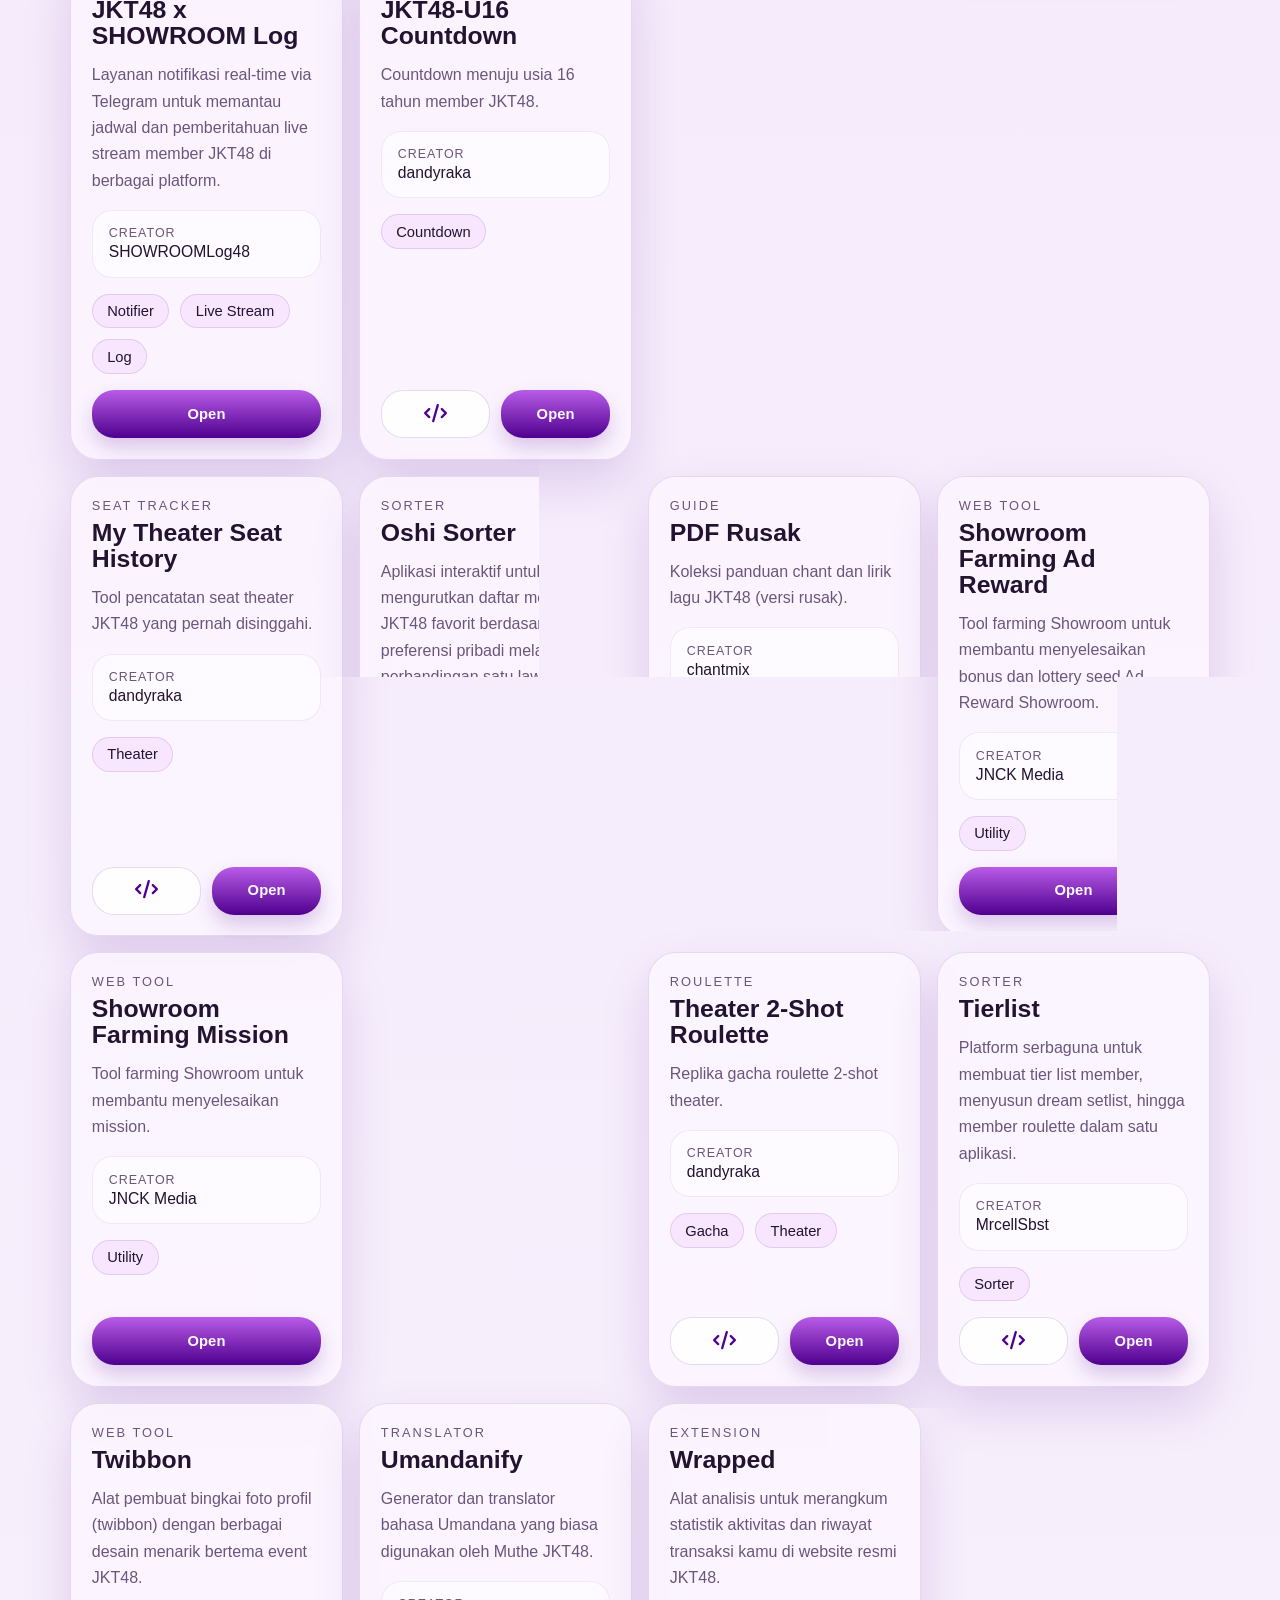
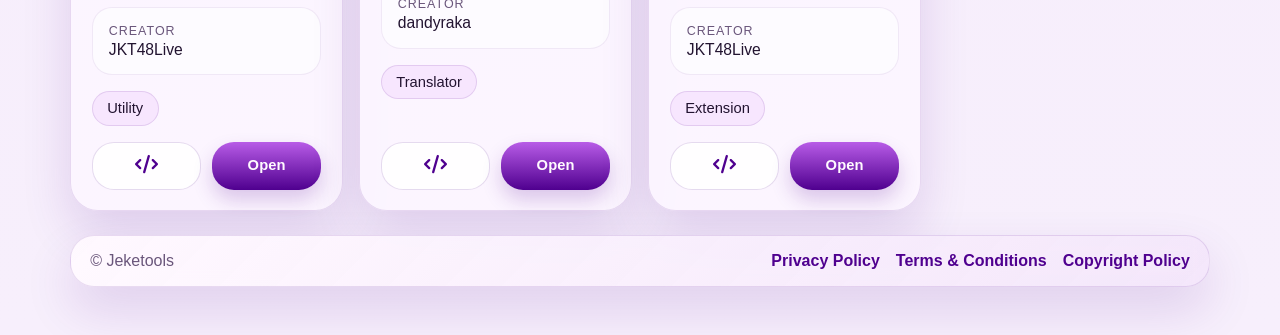
==== commit dc3ec75f: "feat: Add Google AdSense account ID - Added AdSense ID to HTML meta tags - Updated multiple policy p" ====
--- a/index.html
+++ b/index.html
@@ -29,6 +29,7 @@
   <meta name="twitter:description" content="Direktori tools JKT48.">
   <meta name="twitter:image" content="https://jkt48.gemes.in/assets/images/jeketools_meta.png">
   <meta name="twitter:image:alt" content="Jeketools preview image">
+  <meta name="google-adsense-account" content="ca-pub-3798856076467852">
 
   <link rel="icon" type="image/png" href="./assets/images/jeketools_logo.png">
   <link rel="apple-touch-icon" href="./assets/images/jeketools_logo.png">
@@ -119,6 +120,11 @@
       <p id="install-copy" class="install-copy">
         Buka Jeketools lebih cepat.
       </p>
+      <div id="install-help" class="install-help" hidden>
+        <p>1. Tap tombol <strong>Share</strong> di Safari.</p>
+        <p>2. Scroll sedikit lalu pilih <strong>Add to Home Screen</strong>.</p>
+        <p>3. Tap <strong>Add</strong> untuk menyimpan Jeketools ke home screen.</p>
+      </div>
       <div class="install-actions">
         <button id="install-later" class="install-button install-button-secondary" type="button">Later</button>
         <button id="install-app" class="install-button install-button-primary" type="button">Install</button>
--- a/assets/css/styles.css
+++ b/assets/css/styles.css
@@ -461,6 +461,28 @@
   line-height: 1.55;
 }
 
+.install-help[hidden] {
+  display: none;
+}
+
+.install-help {
+  margin-top: 0.85rem;
+  padding: 0.85rem 0.95rem;
+  border: 1px solid rgba(79, 0, 143, 0.1);
+  border-radius: 18px;
+  background: rgba(255, 255, 255, 0.7);
+}
+
+.install-help p {
+  margin: 0;
+  color: var(--muted);
+  line-height: 1.55;
+}
+
+.install-help p + p {
+  margin-top: 0.45rem;
+}
+
 .install-actions {
   display: flex;
   justify-content: flex-end;
